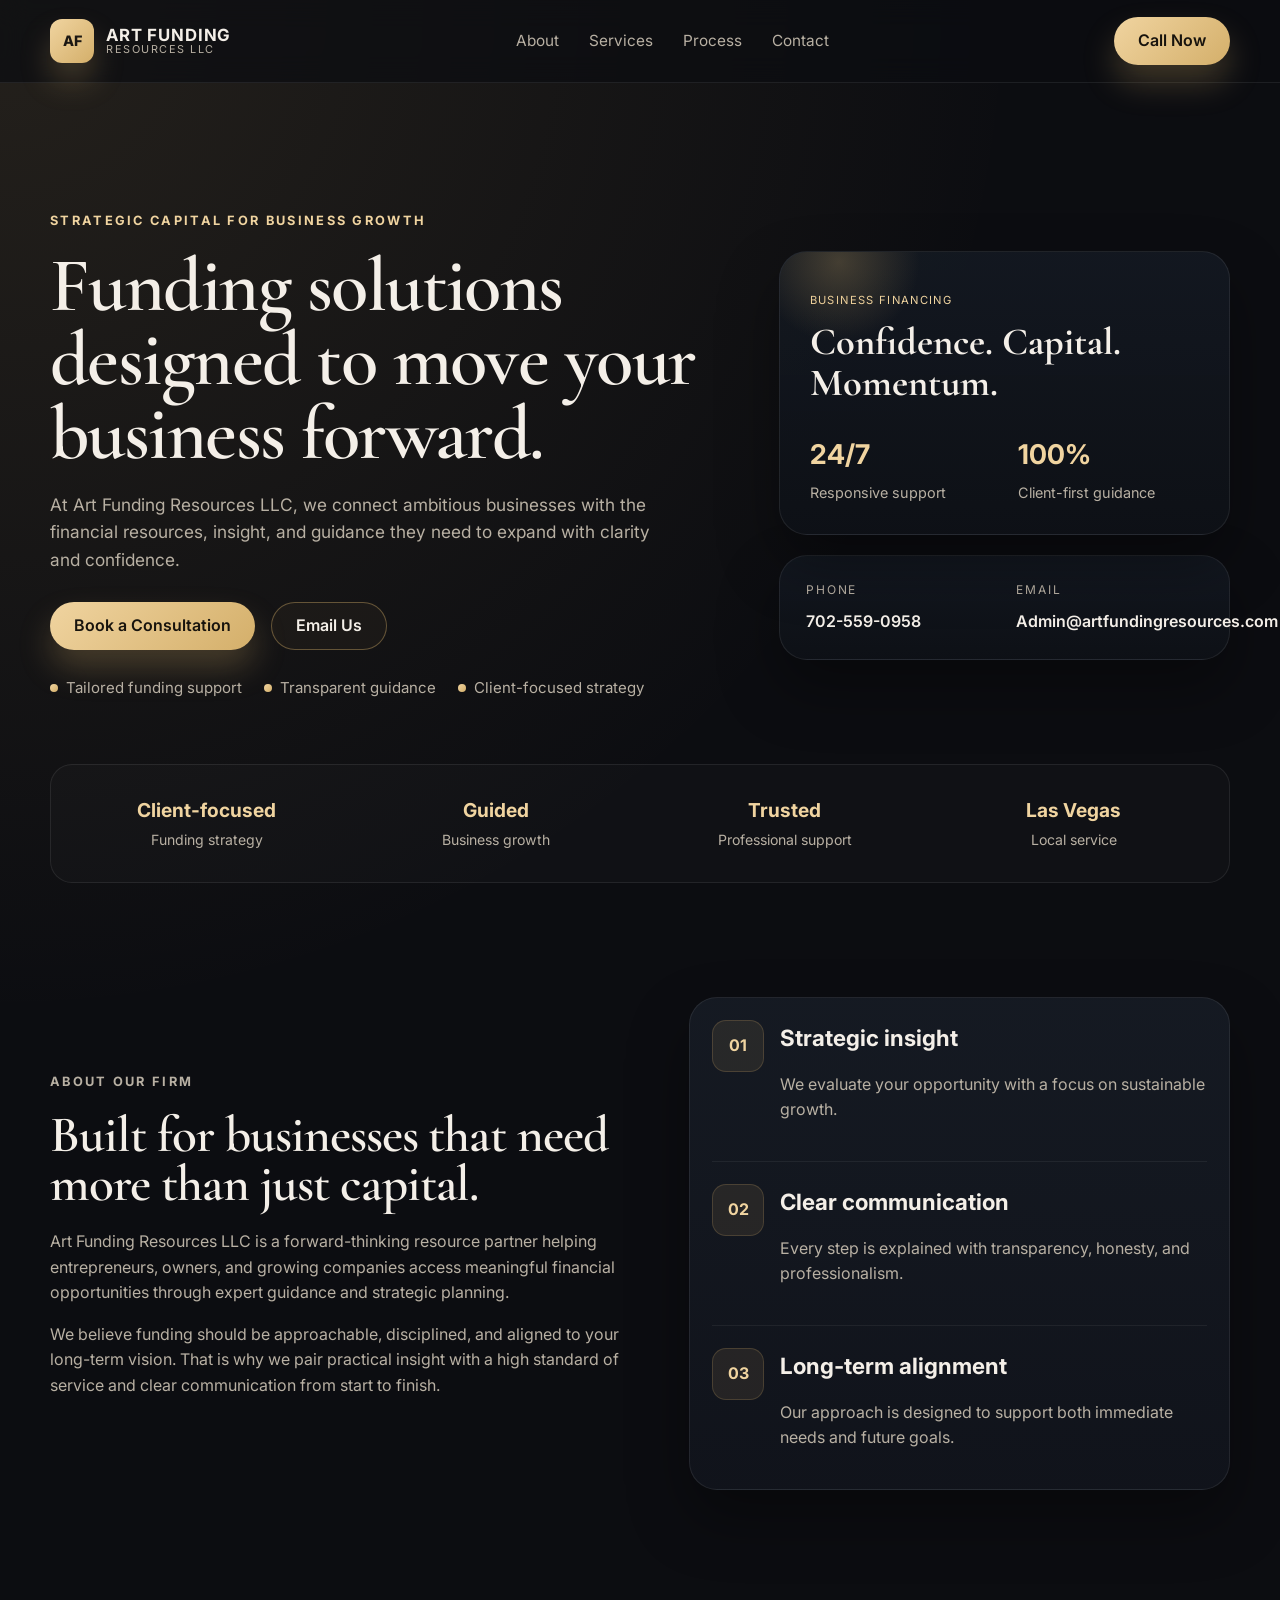
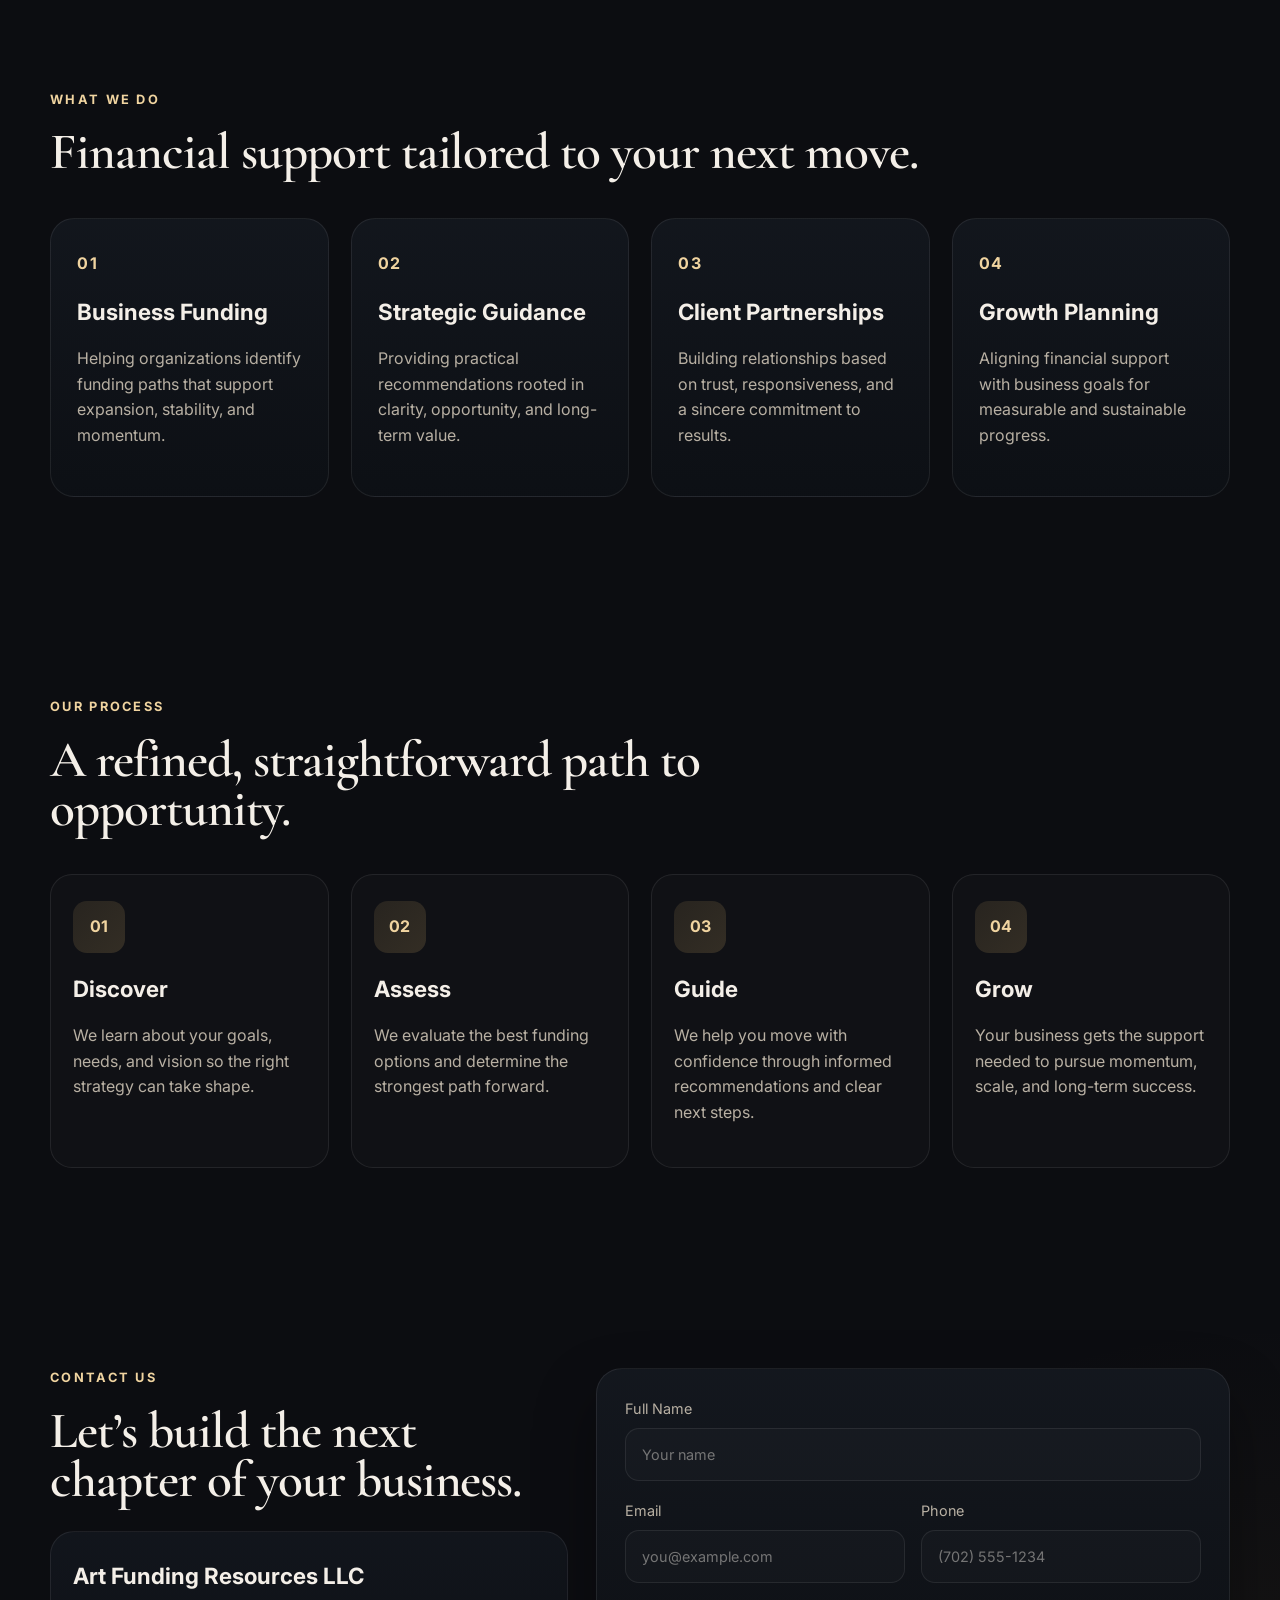
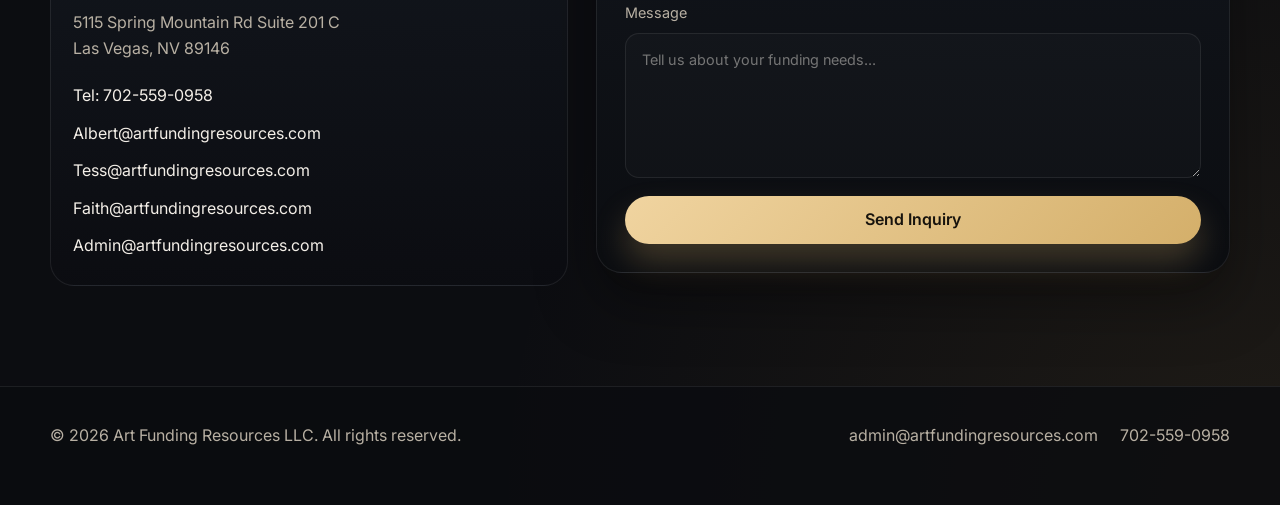
==== index.html @ fea3f91b "Initial website setup for Art Funding Resources" ====
<!DOCTYPE html>
<html lang="en">
  <head>
    <meta charset="UTF-8" />
    <meta name="viewport" content="width=device-width, initial-scale=1.0" />
    <meta
      name="description"
      content="Art Funding Resources LLC helps businesses access strategic funding and financial guidance with confidence."
    />
    <title>Art Funding Resources LLC | Strategic Capital Solutions</title>
    <link rel="preconnect" href="https://fonts.googleapis.com" />
    <link rel="preconnect" href="https://fonts.gstatic.com" crossorigin />
    <link
      href="https://fonts.googleapis.com/css2?family=Cormorant+Garamond:wght@500;600;700&family=Inter:wght@400;500;600;700;800&display=swap"
      rel="stylesheet"
    />
    <link rel="stylesheet" href="styles.css" />
  </head>
  <body>
    <div class="page-shell">
      <header class="topbar">
        <div class="container nav-wrap">
          <a href="#home" class="brand" aria-label="Art Funding Resources home">
            <span class="brand-mark">AF</span>
            <span class="brand-text">
              <strong>Art Funding</strong>
              <small>Resources LLC</small>
            </span>
          </a>

          <nav class="main-nav" aria-label="Main navigation">
            <a href="#about">About</a>
            <a href="#services">Services</a>
            <a href="#process">Process</a>
            <a href="#contact">Contact</a>
          </nav>

          <a class="btn btn-primary" href="tel:7025590958">Call Now</a>
        </div>
      </header>

      <main id="home">
        <section class="hero">
          <div class="container hero-grid">
            <div class="hero-copy">
              <p class="eyebrow">Strategic capital for business growth</p>
              <h1>Funding solutions designed to move your business forward.</h1>
              <p class="lead">
                At Art Funding Resources LLC, we connect ambitious businesses with the financial
                resources, insight, and guidance they need to expand with clarity and confidence.
              </p>
              <div class="hero-actions">
                <a class="btn btn-primary" href="#contact">Book a Consultation</a>
                <a class="btn btn-secondary" href="mailto:admin@artfundingresources.com">Email Us</a>
              </div>
              <ul class="trust-list" aria-label="Key benefits">
                <li>Tailored funding support</li>
                <li>Transparent guidance</li>
                <li>Client-focused strategy</li>
              </ul>
            </div>

            <div class="hero-panel" aria-label="Key business highlights">
              <div class="panel-card spotlight">
                <span class="panel-label">Business financing</span>
                <h2>Confidence. Capital. Momentum.</h2>
                <div class="mini-stats">
                  <div>
                    <strong>24/7</strong>
                    <span>Responsive support</span>
                  </div>
                  <div>
                    <strong>100%</strong>
                    <span>Client-first guidance</span>
                  </div>
                </div>
              </div>
              <div class="panel-card info-grid">
                <div>
                  <span>Phone</span>
                  <a href="tel:7025590958">702-559-0958</a>
                </div>
                <div>
                  <span>Email</span>
                  <a href="mailto:admin@artfundingresources.com">Admin@artfundingresources.com</a>
                </div>
              </div>
            </div>
          </div>
        </section>

        <section class="stats-band">
          <div class="container stats-grid">
            <div>
              <strong>Client-focused</strong>
              <span>Funding strategy</span>
            </div>
            <div>
              <strong>Guided</strong>
              <span>Business growth</span>
            </div>
            <div>
              <strong>Trusted</strong>
              <span>Professional support</span>
            </div>
            <div>
              <strong>Las Vegas</strong>
              <span>Local service</span>
            </div>
          </div>
        </section>

        <section id="about" class="section intro-section">
          <div class="container two-column">
            <div class="section-copy">
              <p class="eyebrow">About our firm</p>
              <h2>Built for businesses that need more than just capital.</h2>
              <p>
                Art Funding Resources LLC is a forward-thinking resource partner helping entrepreneurs,
                owners, and growing companies access meaningful financial opportunities through expert
                guidance and strategic planning.
              </p>
              <p>
                We believe funding should be approachable, disciplined, and aligned to your long-term
                vision. That is why we pair practical insight with a high standard of service and clear
                communication from start to finish.
              </p>
            </div>
            <div class="feature-box">
              <div class="feature-item">
                <span class="icon">01</span>
                <div>
                  <h3>Strategic insight</h3>
                  <p>We evaluate your opportunity with a focus on sustainable growth.</p>
                </div>
              </div>
              <div class="feature-item">
                <span class="icon">02</span>
                <div>
                  <h3>Clear communication</h3>
                  <p>Every step is explained with transparency, honesty, and professionalism.</p>
                </div>
              </div>
              <div class="feature-item">
                <span class="icon">03</span>
                <div>
                  <h3>Long-term alignment</h3>
                  <p>Our approach is designed to support both immediate needs and future goals.</p>
                </div>
              </div>
            </div>
          </div>
        </section>

        <section id="services" class="section services-section">
          <div class="container">
            <div class="section-heading">
              <p class="eyebrow">What we do</p>
              <h2>Financial support tailored to your next move.</h2>
            </div>

            <div class="card-grid">
              <article class="service-card">
                <span class="card-number">01</span>
                <h3>Business Funding</h3>
                <p>Helping organizations identify funding paths that support expansion, stability, and momentum.</p>
              </article>

              <article class="service-card">
                <span class="card-number">02</span>
                <h3>Strategic Guidance</h3>
                <p>Providing practical recommendations rooted in clarity, opportunity, and long-term value.</p>
              </article>

              <article class="service-card">
                <span class="card-number">03</span>
                <h3>Client Partnerships</h3>
                <p>Building relationships based on trust, responsiveness, and a sincere commitment to results.</p>
              </article>

              <article class="service-card">
                <span class="card-number">04</span>
                <h3>Growth Planning</h3>
                <p>Aligning financial support with business goals for measurable and sustainable progress.</p>
              </article>
            </div>
          </div>
        </section>

        <section id="process" class="section process-section">
          <div class="container">
            <div class="section-heading narrow">
              <p class="eyebrow">Our process</p>
              <h2>A refined, straightforward path to opportunity.</h2>
            </div>

            <div class="process-grid">
              <div class="process-step">
                <span>01</span>
                <h3>Discover</h3>
                <p>We learn about your goals, needs, and vision so the right strategy can take shape.</p>
              </div>
              <div class="process-step">
                <span>02</span>
                <h3>Assess</h3>
                <p>We evaluate the best funding options and determine the strongest path forward.</p>
              </div>
              <div class="process-step">
                <span>03</span>
                <h3>Guide</h3>
                <p>We help you move with confidence through informed recommendations and clear next steps.</p>
              </div>
              <div class="process-step">
                <span>04</span>
                <h3>Grow</h3>
                <p>Your business gets the support needed to pursue momentum, scale, and long-term success.</p>
              </div>
            </div>
          </div>
        </section>

        <section id="contact" class="section contact-section">
          <div class="container contact-grid">
            <div class="contact-info">
              <p class="eyebrow">Contact us</p>
              <h2>Let’s build the next chapter of your business.</h2>
              <div class="contact-block">
                <h3>Art Funding Resources LLC</h3>
                <p>5115 Spring Mountain Rd Suite 201 C<br />Las Vegas, NV 89146</p>
                <ul>
                  <li><a href="tel:7025590958">Tel: 702-559-0958</a></li>
                  <li><a href="mailto:albert@artfundingresources.com">Albert@artfundingresources.com</a></li>
                  <li><a href="mailto:tess@artfundingresources.com">Tess@artfundingresources.com</a></li>
                  <li><a href="mailto:faith@artfundingresources.com">Faith@artfundingresources.com</a></li>
                  <li><a href="mailto:admin@artfundingresources.com">Admin@artfundingresources.com</a></li>
                </ul>
              </div>
            </div>

            <div class="contact-card">
              <form action="#" method="post">
                <div class="field-row">
                  <label>
                    Full Name
                    <input type="text" name="name" placeholder="Your name" />
                  </label>
                </div>
                <div class="field-row two-up">
                  <label>
                    Email
                    <input type="email" name="email" placeholder="you@example.com" />
                  </label>
                  <label>
                    Phone
                    <input type="tel" name="phone" placeholder="(702) 555-1234" />
                  </label>
                </div>
                <div class="field-row">
                  <label>
                    Message
                    <textarea name="message" rows="5" placeholder="Tell us about your funding needs..."></textarea>
                  </label>
                </div>
                <button type="submit" class="btn btn-primary btn-full">Send Inquiry</button>
              </form>
            </div>
          </div>
        </section>
      </main>

      <footer class="site-footer">
        <div class="container footer-wrap">
          <p>© <span id="year"></span> Art Funding Resources LLC. All rights reserved.</p>
          <div class="footer-links">
            <a href="mailto:admin@artfundingresources.com">admin@artfundingresources.com</a>
            <a href="tel:7025590958">702-559-0958</a>
          </div>
        </div>
      </footer>
    </div>

    <script src="script.js"></script>
  </body>
</html>
---- styles.css ----
:root {
  --bg: #0c0d11;
  --bg-soft: #12151b;
  --panel: rgba(19, 22, 30, 0.9);
  --panel-strong: rgba(16, 18, 25, 0.96);
  --card: #181d26;
  --card-alt: #1d2430;
  --border: rgba(255, 255, 255, 0.08);
  --text: #f4efe8;
  --muted: #b8b0a3;
  --gold: #d4af6a;
  --gold-soft: #f0d4a0;
  --gold-deep: #9d7a39;
  --shadow: 0 28px 60px rgba(0, 0, 0, 0.35);
}

* {
  box-sizing: border-box;
}

html {
  scroll-behavior: smooth;
}

body {
  margin: 0;
  font-family: "Inter", sans-serif;
  color: var(--text);
  background:
    radial-gradient(circle at top left, rgba(212, 175, 106, 0.12), transparent 26%),
    radial-gradient(circle at bottom right, rgba(157, 122, 57, 0.13), transparent 20%),
    var(--bg);
  line-height: 1.6;
}

img {
  max-width: 100%;
  display: block;
}

a {
  color: inherit;
  text-decoration: none;
}

button,
input,
textarea {
  font: inherit;
}

.container {
  width: min(1180px, calc(100% - 32px));
  margin: 0 auto;
}

.page-shell {
  min-height: 100vh;
}

.topbar {
  position: sticky;
  top: 0;
  z-index: 20;
  backdrop-filter: blur(14px);
  background: rgba(12, 13, 17, 0.72);
  border-bottom: 1px solid var(--border);
}

.nav-wrap {
  min-height: 82px;
  display: flex;
  align-items: center;
  justify-content: space-between;
  gap: 24px;
}

.brand {
  display: inline-flex;
  align-items: center;
  gap: 12px;
}

.brand-mark {
  width: 44px;
  height: 44px;
  display: grid;
  place-items: center;
  border-radius: 12px;
  background: linear-gradient(135deg, var(--gold-soft), var(--gold));
  color: #1b1712;
  font-weight: 800;
  font-size: 0.9rem;
  box-shadow: 0 18px 30px rgba(212, 175, 106, 0.25);
}

.brand-text {
  display: flex;
  flex-direction: column;
  line-height: 1.1;
}

.brand-text strong {
  font-size: 1.05rem;
  letter-spacing: 0.05em;
  text-transform: uppercase;
}

.brand-text small {
  font-size: 0.68rem;
  color: var(--muted);
  letter-spacing: 0.14em;
  text-transform: uppercase;
}

.main-nav {
  display: flex;
  align-items: center;
  gap: 30px;
  color: var(--muted);
}

.main-nav a {
  position: relative;
  font-size: 0.96rem;
  transition: color 0.2s ease;
}

.main-nav a::after {
  content: "";
  position: absolute;
  left: 0;
  bottom: -8px;
  width: 100%;
  height: 2px;
  background: linear-gradient(90deg, transparent, var(--gold), transparent);
  opacity: 0;
  transition: opacity 0.2s ease;
}

.main-nav a:hover {
  color: var(--text);
}

.main-nav a:hover::after {
  opacity: 1;
}

.btn {
  display: inline-flex;
  align-items: center;
  justify-content: center;
  min-height: 48px;
  border-radius: 999px;
  padding: 0 24px;
  font-weight: 600;
  transition: transform 0.2s ease, box-shadow 0.2s ease, border-color 0.2s ease;
}

.btn:hover {
  transform: translateY(-1px);
}

.btn-primary {
  background: linear-gradient(135deg, var(--gold-soft), var(--gold));
  color: #17130d;
  box-shadow: 0 18px 32px rgba(212, 175, 106, 0.26);
}

.btn-secondary {
  border: 1px solid rgba(212, 175, 106, 0.4);
  background: rgba(212, 175, 106, 0.04);
  color: var(--text);
}

.hero {
  padding: clamp(70px, 10vw, 130px) 0 40px;
}

.hero-grid {
  display: grid;
  grid-template-columns: 1.2fr 0.8fr;
  align-items: center;
  gap: 52px;
}

.eyebrow {
  margin: 0 0 18px;
  color: var(--gold-soft);
  font-size: 0.8rem;
  letter-spacing: 0.18em;
  text-transform: uppercase;
  font-weight: 700;
}

.hero-copy h1,
.section-copy h2,
.section-heading h2,
.contact-info h2 {
  margin: 0 0 20px;
  font-family: "Cormorant Garamond", serif;
  font-weight: 600;
  letter-spacing: -0.02em;
  line-height: 0.96;
}

.hero-copy h1 {
  font-size: clamp(3.1rem, 6vw, 6rem);
  max-width: 660px;
}

.lead {
  max-width: 620px;
  margin: 0 0 28px;
  font-size: 1.08rem;
  color: var(--muted);
}

.hero-actions {
  display: flex;
  flex-wrap: wrap;
  gap: 16px;
  margin-bottom: 26px;
}

.trust-list {
  list-style: none;
  margin: 0;
  padding: 0;
  display: flex;
  flex-wrap: wrap;
  gap: 16px 22px;
  color: var(--muted);
  font-size: 0.94rem;
}

.trust-list li {
  position: relative;
  padding-left: 16px;
}

.trust-list li::before {
  content: "";
  position: absolute;
  left: 0;
  top: 50%;
  width: 8px;
  height: 8px;
  border-radius: 50%;
  background: linear-gradient(135deg, var(--gold-soft), var(--gold));
  transform: translateY(-50%);
}

.hero-panel {
  display: flex;
  flex-direction: column;
  gap: 20px;
}

.panel-card {
  background: linear-gradient(180deg, rgba(20, 25, 33, 0.93), rgba(14, 17, 23, 0.96));
  border: 1px solid var(--border);
  border-radius: 28px;
  box-shadow: var(--shadow);
}

.spotlight {
  padding: 34px 30px 28px;
  position: relative;
  overflow: hidden;
}

.spotlight::before {
  content: "";
  position: absolute;
  inset: -30% auto auto -8%;
  width: 190px;
  height: 190px;
  border-radius: 50%;
  background: radial-gradient(circle, rgba(212, 175, 106, 0.25), transparent 60%);
}

.panel-label {
  display: inline-block;
  margin-bottom: 12px;
  color: var(--gold-soft);
  letter-spacing: 0.12em;
  font-size: 0.7rem;
  text-transform: uppercase;
}

.spotlight h2 {
  margin: 0 0 28px;
  font-size: clamp(1.9rem, 3vw, 2.7rem);
  line-height: 1.08;
  font-family: "Cormorant Garamond", serif;
}

.mini-stats {
  display: grid;
  grid-template-columns: repeat(2, minmax(0, 1fr));
  gap: 28px;
  position: relative;
  z-index: 1;
}

.mini-stats strong {
  display: block;
  font-size: 1.7rem;
  color: var(--gold-soft);
  margin-bottom: 4px;
}

.mini-stats span {
  color: var(--muted);
  font-size: 0.9rem;
}

.info-grid {
  display: grid;
  grid-template-columns: repeat(2, minmax(0, 1fr));
  gap: 24px;
  padding: 24px 26px;
}

.info-grid div {
  display: flex;
  flex-direction: column;
  gap: 10px;
}

.info-grid span {
  color: var(--muted);
  font-size: 0.75rem;
  text-transform: uppercase;
  letter-spacing: 0.16em;
}

.info-grid a {
  font-weight: 600;
  color: var(--text);
}

.stats-band {
  padding: 24px 0 14px;
}

.stats-grid {
  display: grid;
  grid-template-columns: repeat(4, minmax(0, 1fr));
  gap: 18px;
  background: rgba(255, 255, 255, 0.02);
  border: 1px solid var(--border);
  border-radius: 22px;
  padding: 18px 20px;
}

.stats-grid div {
  display: flex;
  flex-direction: column;
  gap: 4px;
  text-align: center;
  padding: 12px;
}

.stats-grid strong {
  font-size: 1.2rem;
  color: var(--gold-soft);
}

.stats-grid span {
  color: var(--muted);
  font-size: 0.88rem;
}

.section {
  padding: 100px 0;
}

.two-column {
  display: grid;
  grid-template-columns: 1.05fr 0.95fr;
  align-items: center;
  gap: 42px;
}

.section-copy h2,
.section-heading h2,
.contact-info h2 {
  font-size: clamp(2.5rem, 4vw, 4.1rem);
}

.section-copy p,
.contact-block p,
.service-card p,
.process-step p,
.feature-item p {
  color: var(--muted);
}

.feature-box {
  background: linear-gradient(180deg, rgba(22, 27, 36, 0.95), rgba(17, 20, 28, 0.96));
  border: 1px solid var(--border);
  border-radius: 28px;
  padding: 22px;
  box-shadow: var(--shadow);
}

.feature-item {
  display: flex;
  gap: 16px;
  padding: 22px 0;
  border-bottom: 1px solid rgba(255, 255, 255, 0.06);
}

.feature-item:last-child {
  border-bottom: none;
  padding-bottom: 0;
}

.feature-item:first-child {
  padding-top: 0;
}

.icon {
  min-width: 52px;
  height: 52px;
  display: grid;
  place-items: center;
  border-radius: 14px;
  background: rgba(212, 175, 106, 0.1);
  border: 1px solid rgba(212, 175, 106, 0.2);
  color: var(--gold-soft);
  font-weight: 700;
}

.feature-item h3,
.service-card h3,
.process-step h3,
.contact-block h3 {
  margin: 0 0 8px;
  font-size: 1.4rem;
}

.section-heading {
  margin-bottom: 40px;
}

.section-heading.narrow {
  max-width: 700px;
}

.card-grid {
  display: grid;
  grid-template-columns: repeat(4, minmax(0, 1fr));
  gap: 22px;
}

.service-card {
  padding: 32px 26px;
  background: linear-gradient(180deg, rgba(19, 23, 30, 0.96), rgba(13, 16, 21, 0.98));
  border: 1px solid var(--border);
  border-radius: 24px;
  transition: transform 0.2s ease, border-color 0.2s ease;
}

.service-card:hover {
  transform: translateY(-4px);
  border-color: rgba(212, 175, 106, 0.38);
}

.card-number {
  display: inline-flex;
  margin-bottom: 18px;
  color: var(--gold-soft);
  font-weight: 700;
  letter-spacing: 0.1em;
}

.process-grid {
  display: grid;
  grid-template-columns: repeat(4, minmax(0, 1fr));
  gap: 22px;
}

.process-step {
  background: rgba(255, 255, 255, 0.02);
  border: 1px solid var(--border);
  border-radius: 22px;
  padding: 26px 22px;
}

.process-step span {
  display: inline-flex;
  margin-bottom: 18px;
  min-width: 52px;
  height: 52px;
  align-items: center;
  justify-content: center;
  border-radius: 14px;
  background: linear-gradient(135deg, rgba(212, 175, 106, 0.12), rgba(212, 175, 106, 0.18));
  color: var(--gold-soft);
  font-weight: 700;
}

.contact-grid {
  display: grid;
  grid-template-columns: 0.9fr 1.1fr;
  gap: 28px;
  align-items: start;
}

.contact-block {
  margin-top: 26px;
  padding: 26px 22px;
  background: linear-gradient(180deg, rgba(18, 22, 29, 0.96), rgba(12, 13, 18, 0.96));
  border: 1px solid var(--border);
  border-radius: 24px;
}

.contact-block ul {
  list-style: none;
  padding: 0;
  margin: 22px 0 0;
  display: flex;
  flex-direction: column;
  gap: 12px;
}

.contact-block a {
  color: var(--text);
}

.contact-card {
  background: linear-gradient(180deg, rgba(20, 24, 31, 0.96), rgba(11, 13, 17, 0.98));
  border: 1px solid var(--border);
  border-radius: 26px;
  box-shadow: var(--shadow);
  padding: 28px;
}

form {
  display: flex;
  flex-direction: column;
  gap: 18px;
}

.field-row {
  display: flex;
  flex-direction: column;
  gap: 8px;
}

.two-up {
  display: grid;
  grid-template-columns: repeat(2, minmax(0, 1fr));
  gap: 16px;
}

label {
  display: flex;
  flex-direction: column;
  gap: 8px;
  font-size: 0.9rem;
  color: var(--muted);
}

input,
textarea {
  width: 100%;
  border: 1px solid rgba(255, 255, 255, 0.08);
  border-radius: 14px;
  background: rgba(255, 255, 255, 0.02);
  color: var(--text);
  padding: 14px 16px;
  resize: vertical;
}

input:focus,
textarea:focus {
  outline: 2px solid rgba(212, 175, 106, 0.25);
  border-color: rgba(212, 175, 106, 0.35);
}

.btn-full {
  width: 100%;
  border: none;
  cursor: pointer;
}

.site-footer {
  padding: 20px 0 40px;
  border-top: 1px solid var(--border);
  background: rgba(10, 12, 16, 0.8);
}

.footer-wrap {
  display: flex;
  align-items: center;
  justify-content: space-between;
  gap: 18px;
  color: var(--muted);
}

.footer-links {
  display: flex;
  align-items: center;
  gap: 22px;
}

@media (max-width: 980px) {
  .hero-grid,
  .two-column,
  .contact-grid,
  .card-grid,
  .process-grid {
    grid-template-columns: 1fr 1fr;
  }

  .hero-grid,
  .two-column,
  .contact-grid {
    grid-template-columns: 1fr;
  }

  .main-nav {
    display: none;
  }
}

@media (max-width: 640px) {
  .card-grid,
  .process-grid,
  .stats-grid,
  .two-up {
    grid-template-columns: 1fr;
  }

  .hero {
    padding-top: 60px;
  }

  .footer-wrap {
    flex-direction: column;
    text-align: center;
  }

  .hero-actions {
    flex-direction: column;
    align-items: stretch;
  }

  .btn {
    width: 100%;
  }
}
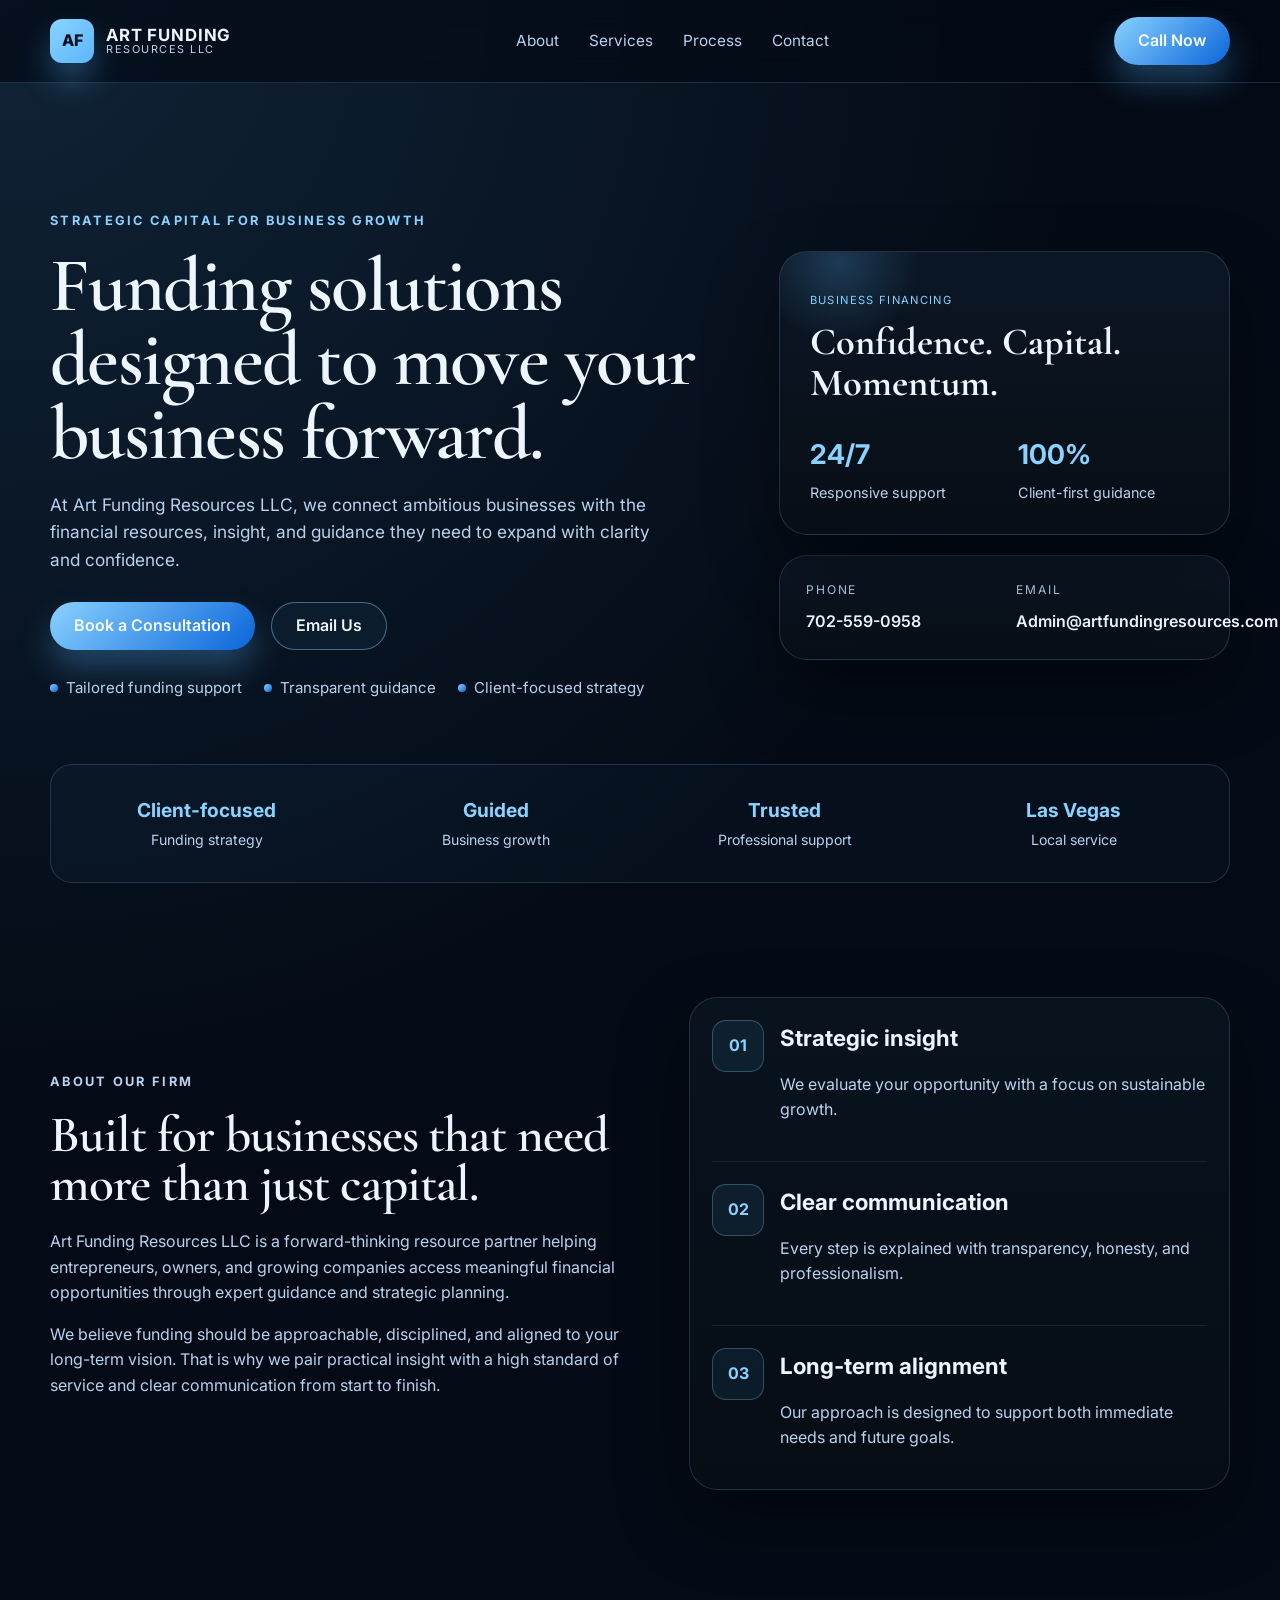
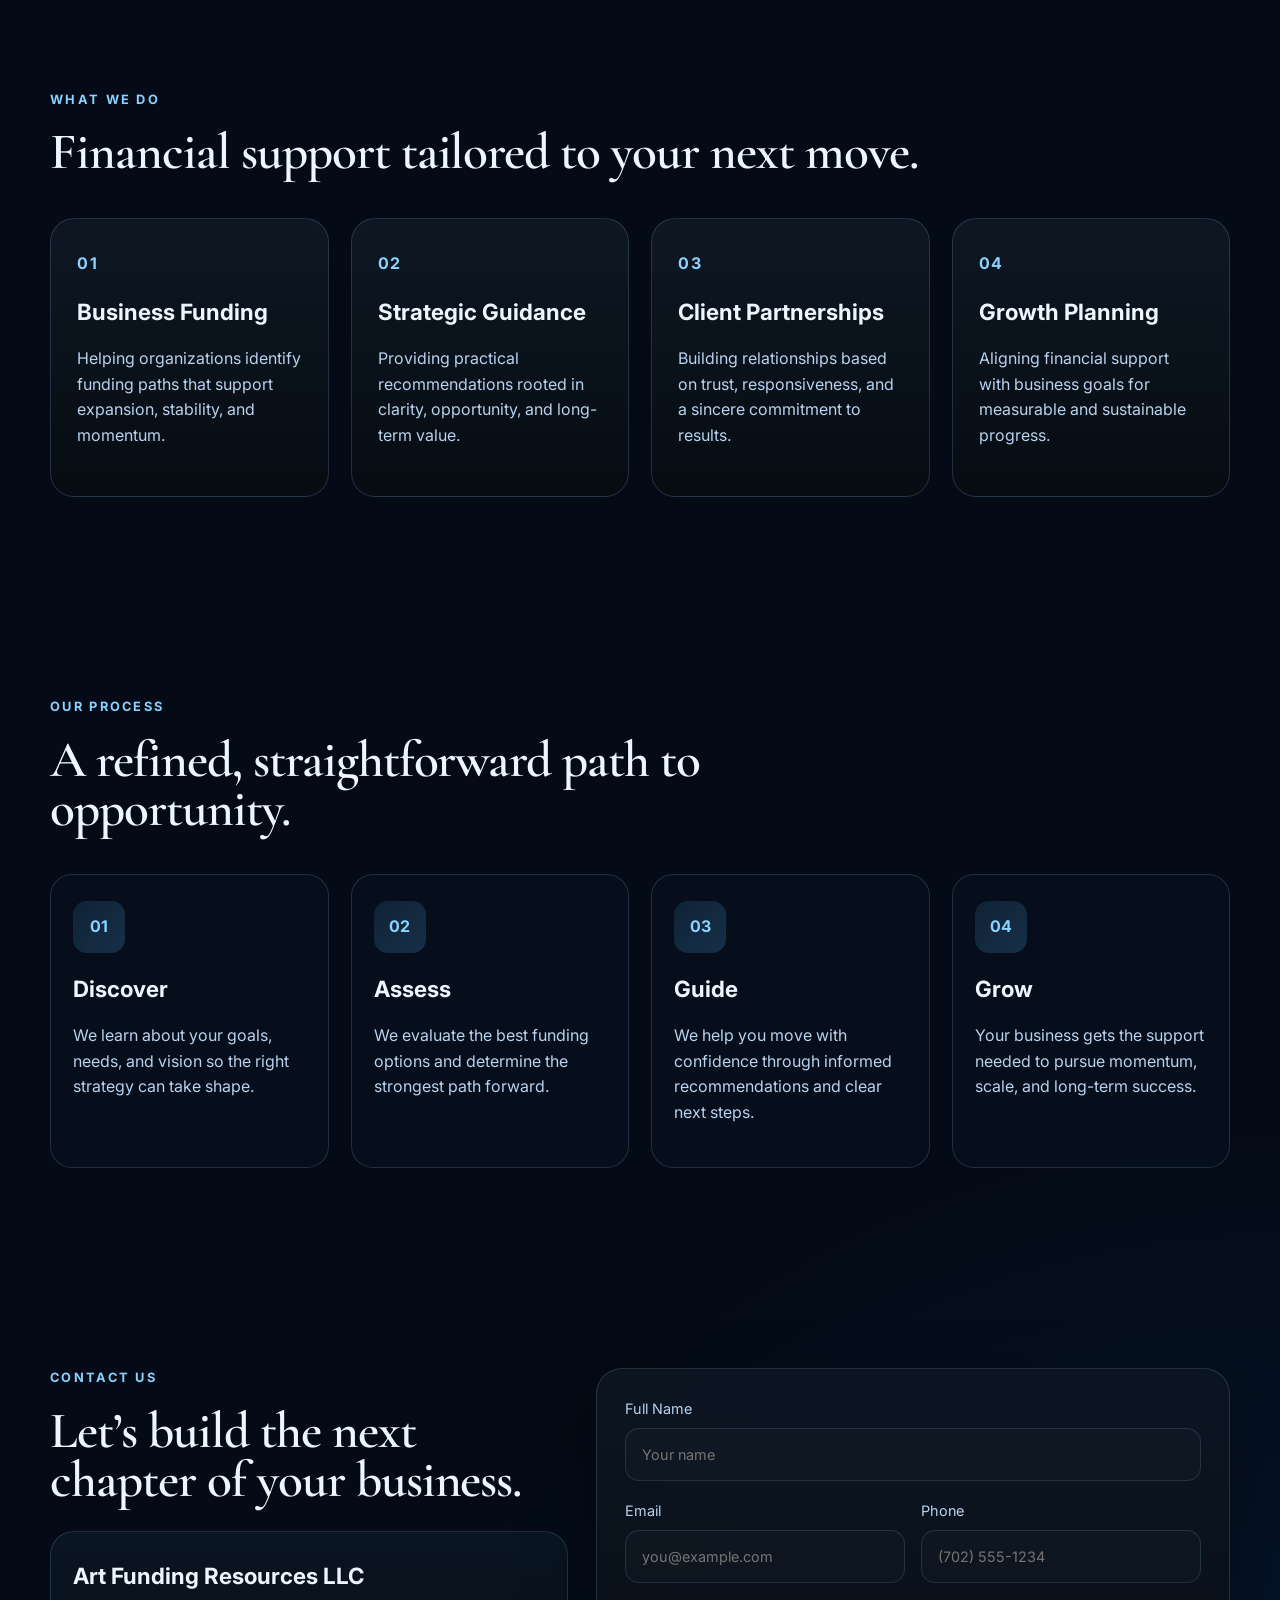
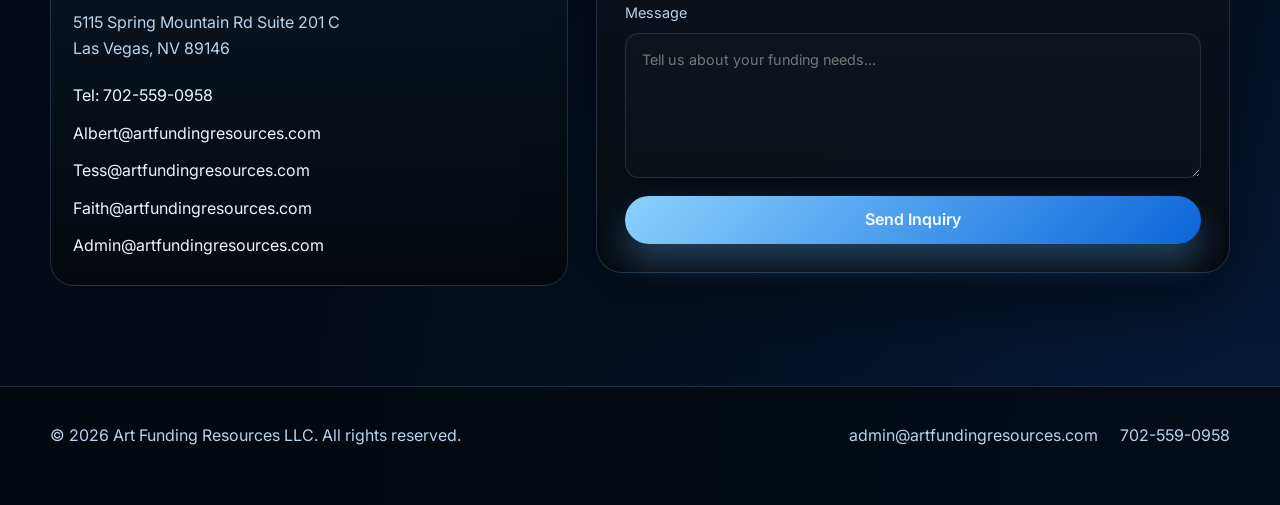
==== commit 9ca7c6d4: "Redirect root to blue luxury site" ====
--- a/index.html
+++ b/index.html
@@ -2,283 +2,11 @@
 <html lang="en">
   <head>
     <meta charset="UTF-8" />
-    <meta name="viewport" content="width=device-width, initial-scale=1.0" />
-    <meta
-      name="description"
-      content="Art Funding Resources LLC helps businesses access strategic funding and financial guidance with confidence."
-    />
-    <title>Art Funding Resources LLC | Strategic Capital Solutions</title>
-    <link rel="preconnect" href="https://fonts.googleapis.com" />
-    <link rel="preconnect" href="https://fonts.gstatic.com" crossorigin />
-    <link
-      href="https://fonts.googleapis.com/css2?family=Cormorant+Garamond:wght@500;600;700&family=Inter:wght@400;500;600;700;800&display=swap"
-      rel="stylesheet"
-    />
-    <link rel="stylesheet" href="styles.css" />
+    <meta http-equiv="refresh" content="0; url=./blue-luxury/index.html" />
+    <title>Art Funding Resources LLC</title>
+    <script>
+      window.location.href = './blue-luxury/index.html';
+    </script>
   </head>
-  <body>
-    <div class="page-shell">
-      <header class="topbar">
-        <div class="container nav-wrap">
-          <a href="#home" class="brand" aria-label="Art Funding Resources home">
-            <span class="brand-mark">AF</span>
-            <span class="brand-text">
-              <strong>Art Funding</strong>
-              <small>Resources LLC</small>
-            </span>
-          </a>
-
-          <nav class="main-nav" aria-label="Main navigation">
-            <a href="#about">About</a>
-            <a href="#services">Services</a>
-            <a href="#process">Process</a>
-            <a href="#contact">Contact</a>
-          </nav>
-
-          <a class="btn btn-primary" href="tel:7025590958">Call Now</a>
-        </div>
-      </header>
-
-      <main id="home">
-        <section class="hero">
-          <div class="container hero-grid">
-            <div class="hero-copy">
-              <p class="eyebrow">Strategic capital for business growth</p>
-              <h1>Funding solutions designed to move your business forward.</h1>
-              <p class="lead">
-                At Art Funding Resources LLC, we connect ambitious businesses with the financial
-                resources, insight, and guidance they need to expand with clarity and confidence.
-              </p>
-              <div class="hero-actions">
-                <a class="btn btn-primary" href="#contact">Book a Consultation</a>
-                <a class="btn btn-secondary" href="mailto:admin@artfundingresources.com">Email Us</a>
-              </div>
-              <ul class="trust-list" aria-label="Key benefits">
-                <li>Tailored funding support</li>
-                <li>Transparent guidance</li>
-                <li>Client-focused strategy</li>
-              </ul>
-            </div>
-
-            <div class="hero-panel" aria-label="Key business highlights">
-              <div class="panel-card spotlight">
-                <span class="panel-label">Business financing</span>
-                <h2>Confidence. Capital. Momentum.</h2>
-                <div class="mini-stats">
-                  <div>
-                    <strong>24/7</strong>
-                    <span>Responsive support</span>
-                  </div>
-                  <div>
-                    <strong>100%</strong>
-                    <span>Client-first guidance</span>
-                  </div>
-                </div>
-              </div>
-              <div class="panel-card info-grid">
-                <div>
-                  <span>Phone</span>
-                  <a href="tel:7025590958">702-559-0958</a>
-                </div>
-                <div>
-                  <span>Email</span>
-                  <a href="mailto:admin@artfundingresources.com">Admin@artfundingresources.com</a>
-                </div>
-              </div>
-            </div>
-          </div>
-        </section>
-
-        <section class="stats-band">
-          <div class="container stats-grid">
-            <div>
-              <strong>Client-focused</strong>
-              <span>Funding strategy</span>
-            </div>
-            <div>
-              <strong>Guided</strong>
-              <span>Business growth</span>
-            </div>
-            <div>
-              <strong>Trusted</strong>
-              <span>Professional support</span>
-            </div>
-            <div>
-              <strong>Las Vegas</strong>
-              <span>Local service</span>
-            </div>
-          </div>
-        </section>
-
-        <section id="about" class="section intro-section">
-          <div class="container two-column">
-            <div class="section-copy">
-              <p class="eyebrow">About our firm</p>
-              <h2>Built for businesses that need more than just capital.</h2>
-              <p>
-                Art Funding Resources LLC is a forward-thinking resource partner helping entrepreneurs,
-                owners, and growing companies access meaningful financial opportunities through expert
-                guidance and strategic planning.
-              </p>
-              <p>
-                We believe funding should be approachable, disciplined, and aligned to your long-term
-                vision. That is why we pair practical insight with a high standard of service and clear
-                communication from start to finish.
-              </p>
-            </div>
-            <div class="feature-box">
-              <div class="feature-item">
-                <span class="icon">01</span>
-                <div>
-                  <h3>Strategic insight</h3>
-                  <p>We evaluate your opportunity with a focus on sustainable growth.</p>
-                </div>
-              </div>
-              <div class="feature-item">
-                <span class="icon">02</span>
-                <div>
-                  <h3>Clear communication</h3>
-                  <p>Every step is explained with transparency, honesty, and professionalism.</p>
-                </div>
-              </div>
-              <div class="feature-item">
-                <span class="icon">03</span>
-                <div>
-                  <h3>Long-term alignment</h3>
-                  <p>Our approach is designed to support both immediate needs and future goals.</p>
-                </div>
-              </div>
-            </div>
-          </div>
-        </section>
-
-        <section id="services" class="section services-section">
-          <div class="container">
-            <div class="section-heading">
-              <p class="eyebrow">What we do</p>
-              <h2>Financial support tailored to your next move.</h2>
-            </div>
-
-            <div class="card-grid">
-              <article class="service-card">
-                <span class="card-number">01</span>
-                <h3>Business Funding</h3>
-                <p>Helping organizations identify funding paths that support expansion, stability, and momentum.</p>
-              </article>
-
-              <article class="service-card">
-                <span class="card-number">02</span>
-                <h3>Strategic Guidance</h3>
-                <p>Providing practical recommendations rooted in clarity, opportunity, and long-term value.</p>
-              </article>
-
-              <article class="service-card">
-                <span class="card-number">03</span>
-                <h3>Client Partnerships</h3>
-                <p>Building relationships based on trust, responsiveness, and a sincere commitment to results.</p>
-              </article>
-
-              <article class="service-card">
-                <span class="card-number">04</span>
-                <h3>Growth Planning</h3>
-                <p>Aligning financial support with business goals for measurable and sustainable progress.</p>
-              </article>
-            </div>
-          </div>
-        </section>
-
-        <section id="process" class="section process-section">
-          <div class="container">
-            <div class="section-heading narrow">
-              <p class="eyebrow">Our process</p>
-              <h2>A refined, straightforward path to opportunity.</h2>
-            </div>
-
-            <div class="process-grid">
-              <div class="process-step">
-                <span>01</span>
-                <h3>Discover</h3>
-                <p>We learn about your goals, needs, and vision so the right strategy can take shape.</p>
-              </div>
-              <div class="process-step">
-                <span>02</span>
-                <h3>Assess</h3>
-                <p>We evaluate the best funding options and determine the strongest path forward.</p>
-              </div>
-              <div class="process-step">
-                <span>03</span>
-                <h3>Guide</h3>
-                <p>We help you move with confidence through informed recommendations and clear next steps.</p>
-              </div>
-              <div class="process-step">
-                <span>04</span>
-                <h3>Grow</h3>
-                <p>Your business gets the support needed to pursue momentum, scale, and long-term success.</p>
-              </div>
-            </div>
-          </div>
-        </section>
-
-        <section id="contact" class="section contact-section">
-          <div class="container contact-grid">
-            <div class="contact-info">
-              <p class="eyebrow">Contact us</p>
-              <h2>Let’s build the next chapter of your business.</h2>
-              <div class="contact-block">
-                <h3>Art Funding Resources LLC</h3>
-                <p>5115 Spring Mountain Rd Suite 201 C<br />Las Vegas, NV 89146</p>
-                <ul>
-                  <li><a href="tel:7025590958">Tel: 702-559-0958</a></li>
-                  <li><a href="mailto:albert@artfundingresources.com">Albert@artfundingresources.com</a></li>
-                  <li><a href="mailto:tess@artfundingresources.com">Tess@artfundingresources.com</a></li>
-                  <li><a href="mailto:faith@artfundingresources.com">Faith@artfundingresources.com</a></li>
-                  <li><a href="mailto:admin@artfundingresources.com">Admin@artfundingresources.com</a></li>
-                </ul>
-              </div>
-            </div>
-
-            <div class="contact-card">
-              <form action="#" method="post">
-                <div class="field-row">
-                  <label>
-                    Full Name
-                    <input type="text" name="name" placeholder="Your name" />
-                  </label>
-                </div>
-                <div class="field-row two-up">
-                  <label>
-                    Email
-                    <input type="email" name="email" placeholder="you@example.com" />
-                  </label>
-                  <label>
-                    Phone
-                    <input type="tel" name="phone" placeholder="(702) 555-1234" />
-                  </label>
-                </div>
-                <div class="field-row">
-                  <label>
-                    Message
-                    <textarea name="message" rows="5" placeholder="Tell us about your funding needs..."></textarea>
-                  </label>
-                </div>
-                <button type="submit" class="btn btn-primary btn-full">Send Inquiry</button>
-              </form>
-            </div>
-          </div>
-        </section>
-      </main>
-
-      <footer class="site-footer">
-        <div class="container footer-wrap">
-          <p>© <span id="year"></span> Art Funding Resources LLC. All rights reserved.</p>
-          <div class="footer-links">
-            <a href="mailto:admin@artfundingresources.com">admin@artfundingresources.com</a>
-            <a href="tel:7025590958">702-559-0958</a>
-          </div>
-        </div>
-      </footer>
-    </div>
-
-    <script src="script.js"></script>
-  </body>
+  <body></body>
 </html>
